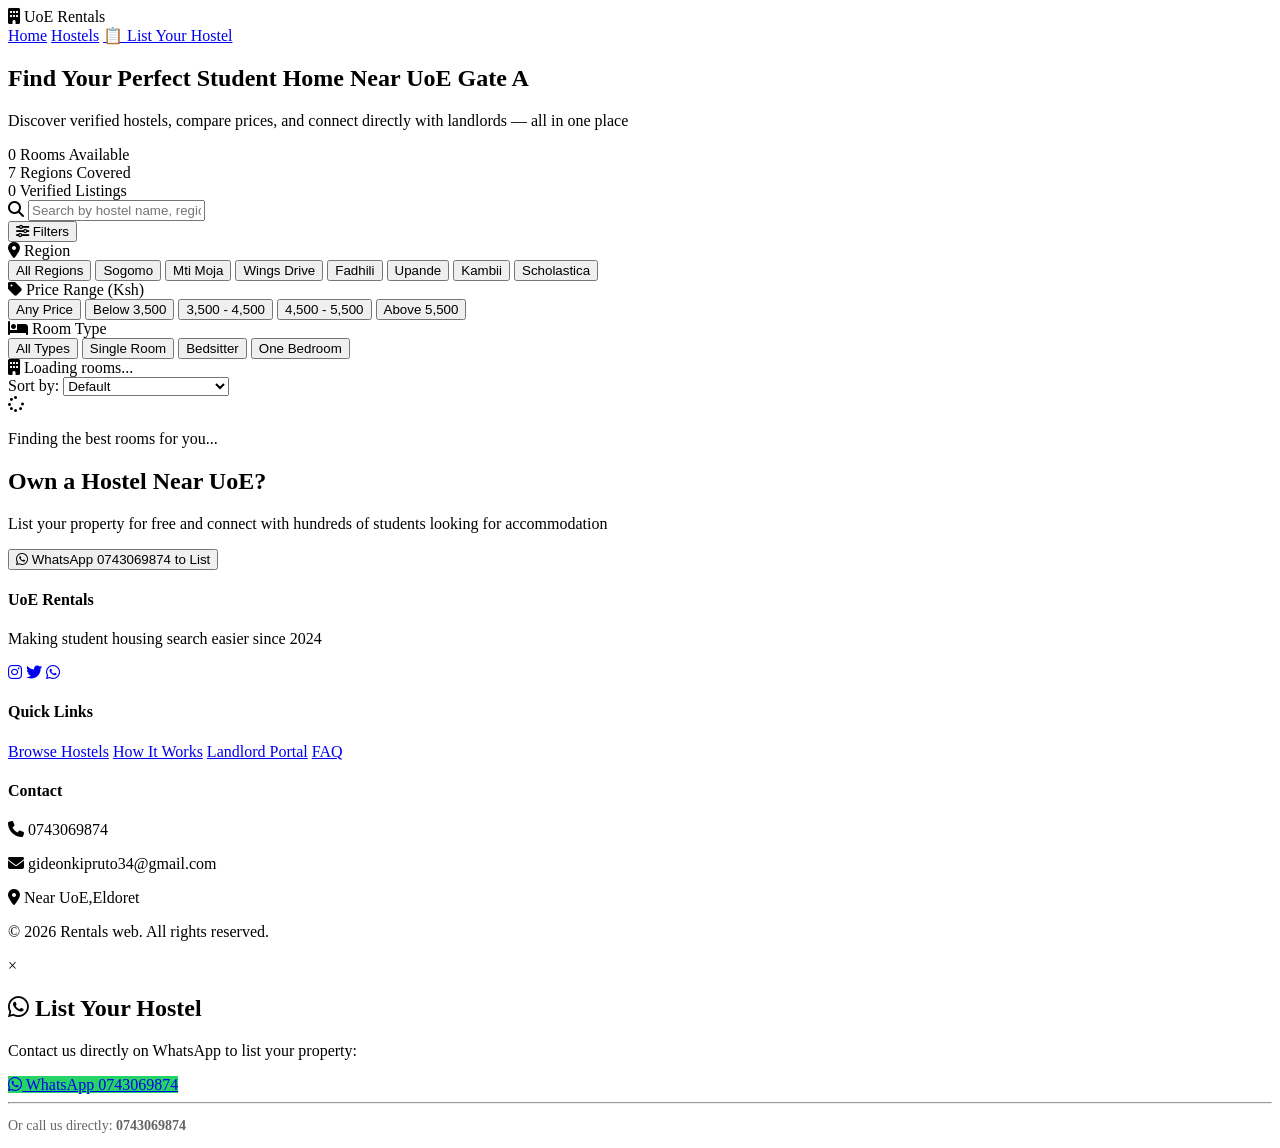
==== index.html @ 7180b9d5 "Rename h.html to index.html" ====
<!DOCTYPE html>
<html lang="en">
<head>
    <meta charset="UTF-8">
    <meta name="viewport" content="width=device-width, initial-scale=1.0, maximum-scale=1.0, user-scalable=yes">
    <title>UoE Rentals - Student Housing Near UOE</title>
    <link rel="stylesheet" href="style.css">
    <link href="https://fonts.googleapis.com/css2?family=Inter:ital,wght@0,100..900;1,100..900&display=swap" rel="stylesheet">
    <link rel="stylesheet" href="https://cdnjs.cloudflare.com/ajax/libs/font-awesome/6.5.1/css/all.min.css">
</head>
<body>

    <!-- Navigation -->
    <nav class="navbar">
        <div class="nav-container">
            <div class="logo">
                <i class="fas fa-building"></i>
                <span>UoE <span class="logo-highlight">Rentals</span></span>
            </div>
            <div class="nav-links">
                <a href="#" class="active">Home</a>
                <a href="#listings">Hostels</a>
                <a href="#" id="listHostelBtn" class="list-btn">📋 List Your Hostel</a>
            </div>
        </div>
    </nav>

    <!-- Hero Section -->
    <section class="hero">
        <div class="hero-overlay"></div>
        <div class="hero-content">
            <h1>Find Your Perfect <span class="gradient-text">Student Home</span> Near UoE Gate A</h1>
            <p>Discover verified hostels, compare prices, and connect directly with landlords — all in one place</p>
            <div class="hero-stats">
                <div class="stat">
                    <span class="stat-number" id="statTotal">0</span>
                    <span class="stat-label">Rooms Available</span>
                </div>
                <div class="stat">
                    <span class="stat-number">7</span>
                    <span class="stat-label">Regions Covered</span>
                </div>
                <div class="stat">
                    <span class="stat-number" id="statVerified">0</span>
                    <span class="stat-label">Verified Listings</span>
                </div>
            </div>
        </div>
    </section>

    <!-- Search & Filters Section -->
    <div class="search-fixed-wrapper">
        <div class="search-fixed">
            <div class="search-container">
                <div class="search-bar">
                    <i class="fas fa-search"></i>
                    <input type="text" id="searchInput" placeholder="Search by hostel name, region, or room type...">
                </div>
                <button class="filter-toggle" id="filterToggle">
                    <i class="fas fa-sliders-h"></i> Filters
                </button>
            </div>

            <div class="filter-panel" id="filterPanel">
                <div class="filter-row">
                    <div class="filter-block">
                        <label><i class="fas fa-map-marker-alt"></i> Region</label>
                        <div class="filter-tags" id="regionFilters">
                            <button class="tag active" data-region="all">All Regions</button>
                            <button class="tag" data-region="Sogomo">Sogomo</button>
                            <button class="tag" data-region="Mti Moja">Mti Moja</button>
                            <button class="tag" data-region="Wings Drive">Wings Drive</button>
                            <button class="tag" data-region="Fadhili">Fadhili</button>
                            <button class="tag" data-region="Upande">Upande</button>
                            <button class="tag" data-region="Kambii">Kambii</button>
                            <button class="tag" data-region="Scholastica">Scholastica</button>
                        </div>
                    </div>
                </div>

                <div class="filter-row">
                    <div class="filter-block">
                        <label><i class="fas fa-tag"></i> Price Range (Ksh)</label>
                        <div class="filter-tags" id="priceFilters">
                            <button class="tag active" data-price="all">Any Price</button>
                            <button class="tag" data-price="below3500">Below 3,500</button>
                            <button class="tag" data-price="3500-4500">3,500 - 4,500</button>
                            <button class="tag" data-price="4500-5500">4,500 - 5,500</button>
                            <button class="tag" data-price="above5500">Above 5,500</button>
                        </div>
                    </div>

                    <div class="filter-block">
                        <label><i class="fas fa-bed"></i> Room Type</label>
                        <div class="filter-tags" id="typeFilters">
                            <button class="tag active" data-type="all">All Types</button>
                            <button class="tag" data-type="Single Room">Single Room</button>
                            <button class="tag" data-type="Bedsitter">Bedsitter</button>
                            <button class="tag" data-type="One Bedroom">One Bedroom</button>
                        </div>
                    </div>
                </div>
            </div>
        </div>
    </div>

    <div class="results-header">
        <div class="results-info">
            <i class="fas fa-building"></i>
            <span id="resultsCount">Loading rooms...</span>
        </div>
        <div class="results-sort">
            <label>Sort by:</label>
            <select id="sortSelect">
                <option value="default">Default</option>
                <option value="price-low">Price: Low to High</option>
                <option value="price-high">Price: High to Low</option>
                <option value="vacancy">Vacancy: Most Available</option>
            </select>
        </div>
    </div>

    <div class="listings-grid" id="listingsContainer">
        <div class="loading-spinner">
            <i class="fas fa-spinner fa-spin"></i>
            <p>Finding the best rooms for you...</p>
        </div>
    </div>

    <section class="cta-section">
        <div class="cta-content">
            <h2>Own a Hostel Near UoE?</h2>
            <p>List your property for free and connect with hundreds of students looking for accommodation</p>
            <button class="cta-btn" id="ctaListBtn"><i class="fab fa-whatsapp"></i> WhatsApp 0743069874 to List</button>
        </div>
    </section>

    <footer class="footer">
        <div class="footer-content">
            <div class="footer-section">
                <h4>UoE Rentals</h4>
                <p>Making student housing search easier since 2024</p>
                <div class="social-links">
                    <a href="#"><i class="fab fa-instagram"></i></a>
                    <a href="#"><i class="fab fa-twitter"></i></a>
                    <a href="#"><i class="fab fa-whatsapp"></i></a>
                </div>
            </div>
            <div class="footer-section">
                <h4>Quick Links</h4>
                <a href="#">Browse Hostels</a>
                <a href="#">How It Works</a>
                <a href="admin.html">Landlord Portal</a>
                <a href="#">FAQ</a>
            </div>
            <div class="footer-section">
                <h4>Contact</h4>
                <p><i class="fas fa-phone"></i> 0743069874</p>
                <p><i class="fas fa-envelope"></i> gideonkipruto34@gmail.com</p>
                <p><i class="fas fa-map-marker-alt"></i> Near UoE,Eldoret</p>
            </div>
        </div>
        <div class="footer-bottom">
            <p>&copy; 2026 Rentals web. All rights reserved.</p>
        </div>
    </footer>

    <!-- WhatsApp Modal -->
    <div id="listingModal" class="modal">
        <div class="modal-content">
            <span class="modal-close">&times;</span>
            <h2><i class="fab fa-whatsapp"></i> List Your Hostel</h2>
            <p>Contact us directly on WhatsApp to list your property:</p>
            <a href="https://wa.me/254743069874?text=Hi%2C%20I%20want%20to%20list%20my%20hostel%20near%20UoE%20Gate%20A" target="_blank" class="modal-btn" style="background:#25D366;">
                <i class="fab fa-whatsapp"></i> WhatsApp 0743069874
            </a>
            <hr>
            <p style="font-size: 14px; color: #666;">Or call us directly: <strong>0743069874</strong></p>
        </div>
    </div>

    <script src="script.js"></script>
</body>
</html>
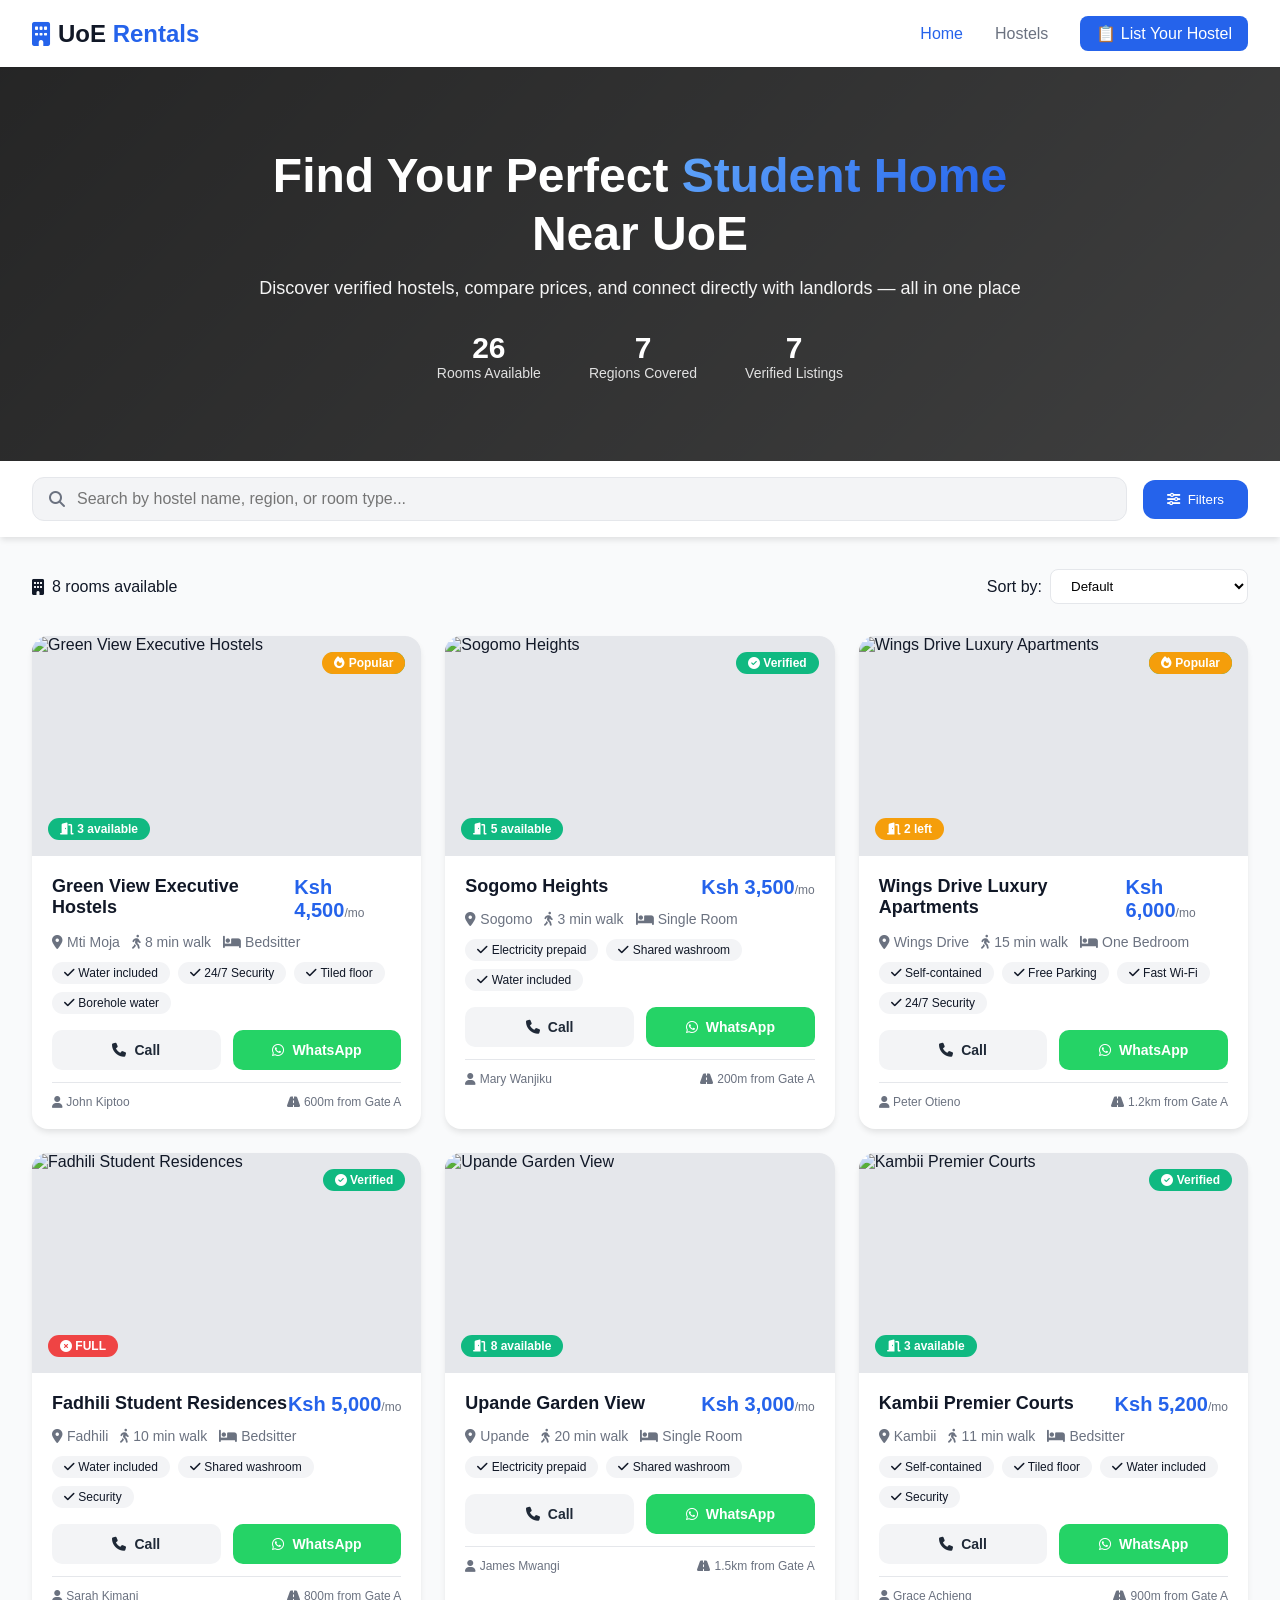
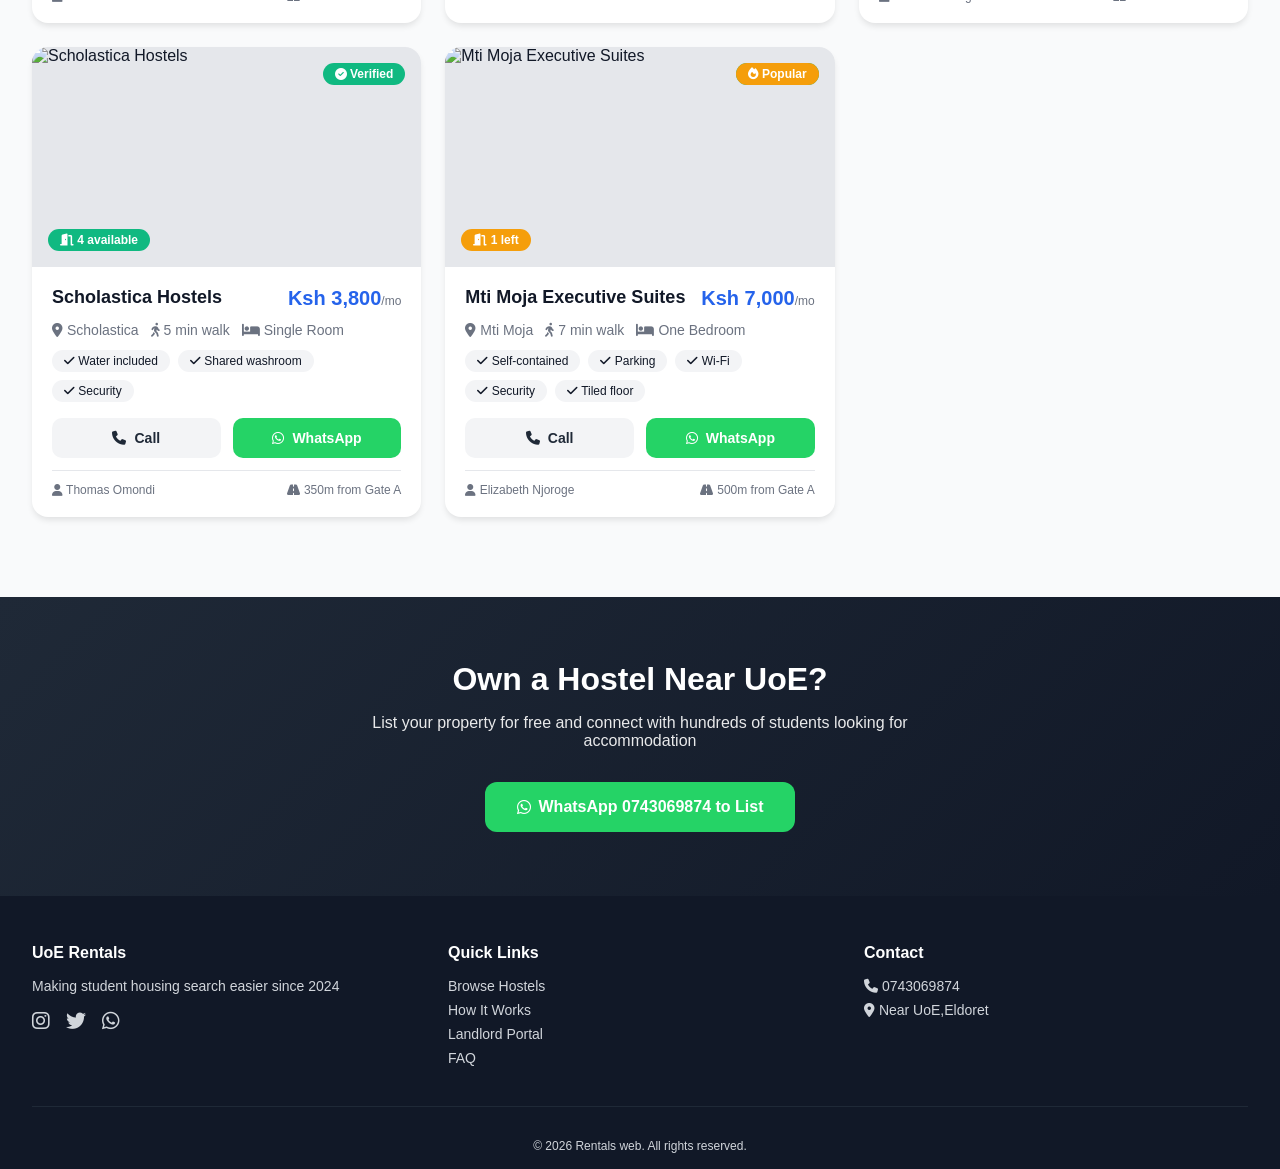
==== commit 6b006cd2: "Remove email address from footer Removed email address from the footer section for privacy." ====
--- a/index.html
+++ b/index.html
@@ -29,7 +29,7 @@
     <section class="hero">
         <div class="hero-overlay"></div>
         <div class="hero-content">
-            <h1>Find Your Perfect <span class="gradient-text">Student Home</span> Near UoE Gate A</h1>
+            <h1>Find Your Perfect <span class="gradient-text">Student Home</span> Near UoE</h1>
             <p>Discover verified hostels, compare prices, and connect directly with landlords — all in one place</p>
             <div class="hero-stats">
                 <div class="stat">
@@ -156,7 +156,7 @@
             <div class="footer-section">
                 <h4>Contact</h4>
                 <p><i class="fas fa-phone"></i> 0743069874</p>
-                <p><i class="fas fa-envelope"></i> gideonkipruto34@gmail.com</p>
+                
                 <p><i class="fas fa-map-marker-alt"></i> Near UoE,Eldoret</p>
             </div>
         </div>
--- a/style.css
+++ b/style.css
@@ -0,0 +1,735 @@
+:root {
+    --primary: #2563eb;
+    --primary-dark: #1d4ed8;
+    --primary-light: #3b82f6;
+    --accent: #f59e0b;
+    --gray-50: #f9fafb;
+    --gray-100: #f3f4f6;
+    --gray-200: #e5e7eb;
+    --gray-300: #d1d5db;
+    --gray-600: #6b7280;
+    --gray-800: #1f2937;
+    --gray-900: #111827;
+    --success: #10b981;
+    --danger: #ef4444;
+    --warning: #f59e0b;
+    --shadow-sm: 0 1px 2px 0 rgb(0 0 0 / 0.05);
+    --shadow-md: 0 4px 6px -1px rgb(0 0 0 / 0.1);
+    --shadow-lg: 0 10px 15px -3px rgb(0 0 0 / 0.1);
+    --shadow-xl: 0 20px 25px -5px rgb(0 0 0 / 0.1);
+}
+
+* {
+    margin: 0;
+    padding: 0;
+    box-sizing: border-box;
+}
+
+body {
+    font-family: 'Inter', -apple-system, BlinkMacSystemFont, 'Segoe UI', Roboto, sans-serif;
+    background: var(--gray-50);
+    color: var(--gray-900);
+}
+
+/* Navigation */
+.navbar {
+    background: white;
+    box-shadow: var(--shadow-sm);
+    position: sticky;
+    top: 0;
+    z-index: 1000;
+}
+
+.nav-container {
+    max-width: 1280px;
+    margin: 0 auto;
+    padding: 1rem 2rem;
+    display: flex;
+    justify-content: space-between;
+    align-items: center;
+}
+
+.logo {
+    font-size: 1.5rem;
+    font-weight: 700;
+    display: flex;
+    align-items: center;
+    gap: 0.5rem;
+}
+
+.logo i {
+    color: var(--primary);
+}
+
+.logo-highlight {
+    color: var(--primary);
+}
+
+.nav-links {
+    display: flex;
+    gap: 2rem;
+    align-items: center;
+}
+
+.nav-links a {
+    text-decoration: none;
+    color: var(--gray-600);
+    font-weight: 500;
+    transition: color 0.2s;
+}
+
+.nav-links a:hover,
+.nav-links a.active {
+    color: var(--primary);
+}
+
+.list-btn {
+    background: var(--primary);
+    color: white !important;
+    padding: 8px 16px;
+    border-radius: 8px;
+    cursor: pointer;
+}
+
+.list-btn:hover {
+    background: var(--primary-dark);
+    color: white !important;
+}
+
+/* Hero Section */
+.hero {
+    position: relative;
+    background-image: url('https://images.unsplash.com/photo-1560448204-e02f11c3d0e2?w=1600&h=600&fit=crop');
+    background-size: cover;
+    background-position: center;
+    color: white;
+    padding: 5rem 2rem;
+    text-align: center;
+}
+
+.hero-overlay {
+    position: absolute;
+    top: 0;
+    left: 0;
+    right: 0;
+    bottom: 0;
+    background: linear-gradient(135deg, rgba(0, 0, 0, 0.85), rgba(0, 0, 0, 0.75));
+}
+
+.hero-content {
+    position: relative;
+    z-index: 1;
+    max-width: 800px;
+    margin: 0 auto;
+}
+
+.hero h1 {
+    font-size: 3rem;
+    margin-bottom: 1rem;
+    line-height: 1.2;
+}
+
+.gradient-text {
+    background: linear-gradient(135deg, #60a5fa, #2563eb);
+    -webkit-background-clip: text;
+    background-clip: text;
+    color: transparent;
+}
+
+.hero p {
+    font-size: 1.125rem;
+    opacity: 0.95;
+    margin-bottom: 2rem;
+}
+
+.hero-stats {
+    display: flex;
+    justify-content: center;
+    gap: 3rem;
+}
+
+.stat {
+    display: flex;
+    flex-direction: column;
+}
+
+.stat-number {
+    font-size: 1.875rem;
+    font-weight: 700;
+}
+
+.stat-label {
+    font-size: 0.875rem;
+    opacity: 0.85;
+}
+
+/* Search Section */
+.search-fixed-wrapper {
+    position: sticky;
+    top: 70px;
+    z-index: 999;
+    background: white;
+    box-shadow: var(--shadow-md);
+}
+
+.search-fixed {
+    max-width: 1280px;
+    margin: 0 auto;
+    padding: 1rem 2rem;
+}
+
+.search-container {
+    display: flex;
+    gap: 1rem;
+    align-items: center;
+}
+
+.search-bar {
+    flex: 1;
+    display: flex;
+    align-items: center;
+    gap: 0.75rem;
+    background: var(--gray-100);
+    padding: 0.75rem 1rem;
+    border-radius: 12px;
+    border: 1px solid var(--gray-200);
+    transition: all 0.2s;
+}
+
+.search-bar:focus-within {
+    background: white;
+    border-color: var(--primary);
+    box-shadow: 0 0 0 3px rgba(37, 99, 235, 0.1);
+}
+
+.search-bar i {
+    color: var(--gray-600);
+}
+
+.search-bar input {
+    flex: 1;
+    border: none;
+    background: none;
+    outline: none;
+    font-size: 1rem;
+}
+
+.filter-toggle {
+    padding: 0.75rem 1.5rem;
+    background: var(--primary);
+    color: white;
+    border: none;
+    border-radius: 12px;
+    font-weight: 500;
+    cursor: pointer;
+    display: flex;
+    align-items: center;
+    gap: 0.5rem;
+    transition: background 0.2s;
+}
+
+.filter-toggle:hover {
+    background: var(--primary-dark);
+}
+
+.filter-panel {
+    max-height: 0;
+    overflow: hidden;
+    transition: max-height 0.3s ease-out;
+    margin-top: 0;
+}
+
+.filter-panel.open {
+    max-height: 500px;
+    margin-top: 1rem;
+}
+
+.filter-row {
+    margin-bottom: 1rem;
+}
+
+.filter-block label {
+    display: block;
+    font-size: 0.875rem;
+    font-weight: 500;
+    margin-bottom: 0.5rem;
+    color: var(--gray-600);
+}
+
+.filter-block label i {
+    margin-right: 0.25rem;
+}
+
+.filter-tags {
+    display: flex;
+    flex-wrap: wrap;
+    gap: 0.5rem;
+}
+
+.tag {
+    padding: 0.5rem 1rem;
+    background: var(--gray-100);
+    border: 1px solid var(--gray-200);
+    border-radius: 8px;
+    font-size: 0.875rem;
+    cursor: pointer;
+    transition: all 0.2s;
+}
+
+.tag:hover {
+    background: var(--gray-200);
+}
+
+.tag.active {
+    background: var(--primary);
+    color: white;
+    border-color: var(--primary);
+}
+
+.results-header {
+    max-width: 1280px;
+    margin: 2rem auto 1rem;
+    padding: 0 2rem;
+    display: flex;
+    justify-content: space-between;
+    align-items: center;
+}
+
+.results-info {
+    display: flex;
+    align-items: center;
+    gap: 0.5rem;
+    font-weight: 500;
+}
+
+.results-sort {
+    display: flex;
+    align-items: center;
+    gap: 0.5rem;
+}
+
+.results-sort select {
+    padding: 0.5rem 1rem;
+    border: 1px solid var(--gray-200);
+    border-radius: 8px;
+    background: white;
+    cursor: pointer;
+}
+
+.listings-grid {
+    max-width: 1280px;
+    margin: 0 auto;
+    padding: 1rem 2rem 3rem;
+    display: grid;
+    grid-template-columns: repeat(auto-fill, minmax(380px, 1fr));
+    gap: 1.5rem;
+}
+
+.room-card {
+    background: white;
+    border-radius: 16px;
+    overflow: hidden;
+    box-shadow: var(--shadow-md);
+    transition: transform 0.2s, box-shadow 0.2s;
+}
+
+.room-card:hover {
+    transform: translateY(-4px);
+    box-shadow: var(--shadow-xl);
+}
+
+.room-image-container {
+    position: relative;
+    height: 220px;
+    overflow: hidden;
+    background: var(--gray-200);
+}
+
+.room-image {
+    width: 100%;
+    height: 100%;
+    object-fit: cover;
+    transition: transform 0.3s;
+}
+
+.room-card:hover .room-image {
+    transform: scale(1.05);
+}
+
+.room-badge {
+    position: absolute;
+    top: 1rem;
+    right: 1rem;
+    padding: 0.25rem 0.75rem;
+    background: white;
+    border-radius: 20px;
+    font-size: 0.75rem;
+    font-weight: 600;
+}
+
+.room-badge.verified {
+    background: var(--success);
+    color: white;
+}
+
+.room-badge.popular {
+    background: var(--warning);
+    color: white;
+}
+
+.vacancy-badge {
+    position: absolute;
+    bottom: 1rem;
+    left: 1rem;
+    padding: 0.25rem 0.75rem;
+    border-radius: 20px;
+    font-size: 0.75rem;
+    font-weight: 600;
+}
+
+.vacancy-badge.available {
+    background: var(--success);
+    color: white;
+}
+
+.vacancy-badge.limited {
+    background: var(--warning);
+    color: white;
+}
+
+.vacancy-badge.full {
+    background: var(--danger);
+    color: white;
+}
+
+.room-info {
+    padding: 1.25rem;
+}
+
+.room-header {
+    display: flex;
+    justify-content: space-between;
+    align-items: start;
+    margin-bottom: 0.5rem;
+}
+
+.room-name {
+    font-size: 1.125rem;
+    font-weight: 600;
+}
+
+.room-price {
+    font-size: 1.25rem;
+    font-weight: 700;
+    color: var(--primary);
+}
+
+.room-price small {
+    font-size: 0.75rem;
+    font-weight: normal;
+    color: var(--gray-600);
+}
+
+.room-details {
+    display: flex;
+    flex-wrap: wrap;
+    gap: 0.75rem;
+    margin: 0.75rem 0;
+    font-size: 0.875rem;
+    color: var(--gray-600);
+}
+
+.room-details span {
+    display: flex;
+    align-items: center;
+    gap: 0.25rem;
+}
+
+.features {
+    display: flex;
+    flex-wrap: wrap;
+    gap: 0.5rem;
+    margin: 0.75rem 0;
+}
+
+.feature {
+    padding: 0.25rem 0.75rem;
+    background: var(--gray-100);
+    border-radius: 20px;
+    font-size: 0.75rem;
+}
+
+.contact-buttons {
+    display: flex;
+    gap: 0.75rem;
+    margin-top: 1rem;
+}
+
+.btn-call, .btn-whatsapp {
+    flex: 1;
+    padding: 0.75rem;
+    border: none;
+    border-radius: 10px;
+    font-weight: 600;
+    font-size: 0.875rem;
+    cursor: pointer;
+    display: flex;
+    align-items: center;
+    justify-content: center;
+    gap: 0.5rem;
+    text-decoration: none;
+    transition: transform 0.2s;
+}
+
+.btn-call {
+    background: var(--gray-100);
+    color: var(--gray-800);
+}
+
+.btn-whatsapp {
+    background: #25D366;
+    color: white;
+}
+
+.btn-call:hover, .btn-whatsapp:hover {
+    transform: translateY(-2px);
+}
+
+.landlord-info {
+    margin-top: 0.75rem;
+    padding-top: 0.75rem;
+    border-top: 1px solid var(--gray-200);
+    font-size: 0.75rem;
+    color: var(--gray-600);
+    display: flex;
+    justify-content: space-between;
+}
+
+.loading-spinner {
+    grid-column: 1 / -1;
+    text-align: center;
+    padding: 4rem;
+}
+
+.loading-spinner i {
+    font-size: 3rem;
+    color: var(--primary);
+    margin-bottom: 1rem;
+}
+
+.no-results {
+    grid-column: 1 / -1;
+    text-align: center;
+    padding: 4rem;
+}
+
+.cta-section {
+    background: linear-gradient(135deg, var(--gray-800), var(--gray-900));
+    color: white;
+    text-align: center;
+    padding: 4rem 2rem;
+    margin-top: 2rem;
+}
+
+.cta-content {
+    max-width: 600px;
+    margin: 0 auto;
+}
+
+.cta-content h2 {
+    font-size: 2rem;
+    margin-bottom: 1rem;
+}
+
+.cta-content p {
+    margin-bottom: 2rem;
+    opacity: 0.9;
+}
+
+.cta-btn {
+    padding: 1rem 2rem;
+    background: #25D366;
+    color: white;
+    border: none;
+    border-radius: 12px;
+    font-size: 1rem;
+    font-weight: 600;
+    cursor: pointer;
+    display: inline-flex;
+    align-items: center;
+    gap: 0.5rem;
+    transition: transform 0.2s;
+}
+
+.cta-btn:hover {
+    transform: translateY(-2px);
+}
+
+.footer {
+    background: var(--gray-900);
+    color: var(--gray-300);
+    padding: 3rem 2rem 1rem;
+}
+
+.footer-content {
+    max-width: 1280px;
+    margin: 0 auto;
+    display: grid;
+    grid-template-columns: repeat(auto-fit, minmax(250px, 1fr));
+    gap: 2rem;
+}
+
+.footer-section h4 {
+    color: white;
+    margin-bottom: 1rem;
+}
+
+.footer-section p {
+    margin-bottom: 0.5rem;
+    font-size: 0.875rem;
+}
+
+.footer-section a {
+    display: block;
+    color: var(--gray-300);
+    text-decoration: none;
+    margin-bottom: 0.5rem;
+    font-size: 0.875rem;
+    transition: color 0.2s;
+}
+
+.footer-section a:hover {
+    color: white;
+}
+
+.social-links {
+    display: flex;
+    gap: 1rem;
+    margin-top: 1rem;
+}
+
+.social-links a {
+    display: inline-block;
+    font-size: 1.25rem;
+}
+
+.footer-bottom {
+    text-align: center;
+    padding-top: 2rem;
+    margin-top: 2rem;
+    border-top: 1px solid var(--gray-800);
+    font-size: 0.75rem;
+}
+
+/* Modal */
+.modal {
+    display: none;
+    position: fixed;
+    z-index: 2000;
+    left: 0;
+    top: 0;
+    width: 100%;
+    height: 100%;
+    background-color: rgba(0,0,0,0.5);
+}
+
+.modal-content {
+    background-color: white;
+    margin: 15% auto;
+    padding: 2rem;
+    width: 90%;
+    max-width: 500px;
+    border-radius: 16px;
+    text-align: center;
+}
+
+.modal-close {
+    float: right;
+    font-size: 28px;
+    font-weight: bold;
+    cursor: pointer;
+}
+
+.modal-close:hover {
+    color: var(--primary);
+}
+
+.modal-btn {
+    display: inline-block;
+    background: #25D366;
+    color: white;
+    padding: 12px 24px;
+    border-radius: 8px;
+    text-decoration: none;
+    margin: 1rem 0;
+}
+
+.modal hr {
+    margin: 1rem 0;
+}
+
+/* Mobile */
+@media (max-width: 768px) {
+    .nav-container {
+        padding: 1rem;
+    }
+    
+    .nav-links {
+        gap: 1rem;
+    }
+    
+    .hero h1 {
+        font-size: 2rem;
+    }
+    
+    .hero-stats {
+        gap: 1.5rem;
+    }
+    
+    .hero {
+        padding: 3rem 1rem;
+    }
+    
+    .search-fixed {
+        padding: 0.75rem 1rem;
+    }
+    
+    .search-container {
+        flex-direction: column;
+    }
+    
+    .search-bar {
+        width: 100%;
+    }
+    
+    .filter-toggle {
+        width: 100%;
+        justify-content: center;
+    }
+    
+    .results-header {
+        flex-direction: column;
+        gap: 0.5rem;
+        align-items: flex-start;
+        padding: 0 1rem;
+        margin-top: 1rem;
+    }
+    
+    .listings-grid {
+        grid-template-columns: 1fr;
+        padding: 1rem;
+    }
+    
+    .cta-content h2 {
+        font-size: 1.5rem;
+    }
+    
+    .footer-content {
+        grid-template-columns: 1fr;
+        text-align: center;
+    }
+    
+    .social-links {
+        justify-content: center;
+    }
+}
